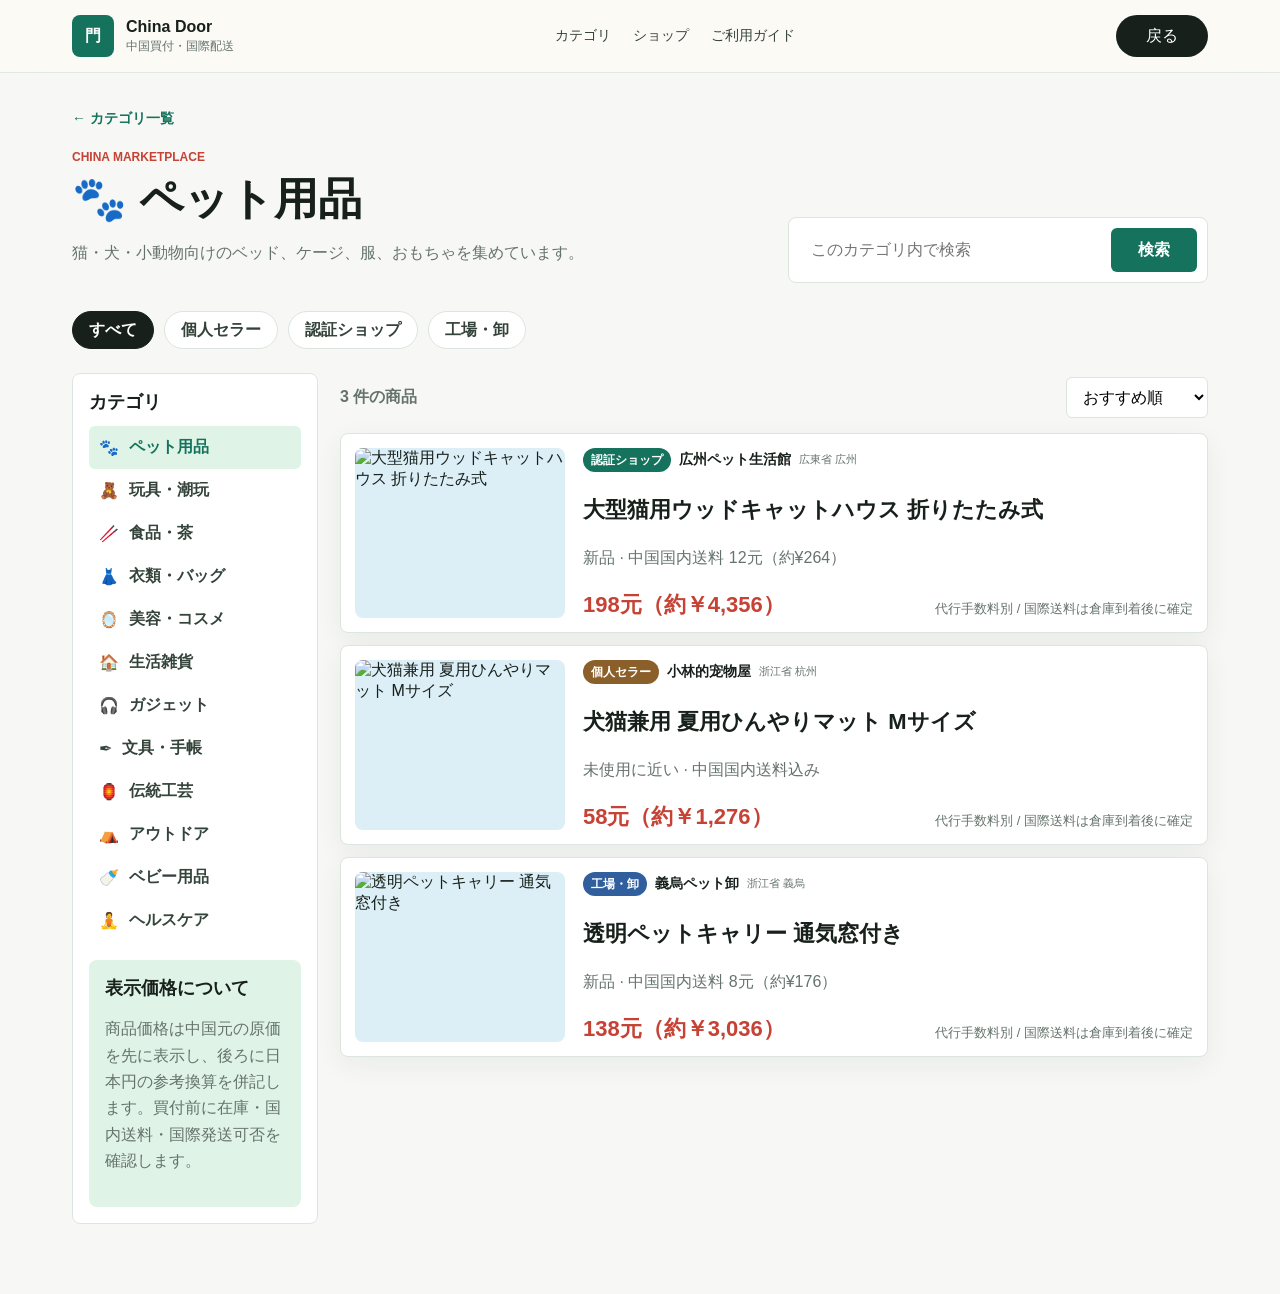
==== category.html @ a723122b "Initial cross-border shopping demo" ====
<!doctype html>
<html lang="ja">
  <head>
    <meta charset="utf-8" />
    <meta name="viewport" content="width=device-width, initial-scale=1" />
    <title>カテゴリ商品 | China Door</title>
    <link rel="stylesheet" href="./styles.css" />
  </head>
  <body class="market-page">
    <header class="site-header">
      <nav class="nav">
        <a class="brand" href="./index.html" aria-label="China Door home">
          <span class="brand-mark">門</span>
          <span>
            <strong>China Door</strong>
            <small>中国買付・国際配送</small>
          </span>
        </a>
        <div class="nav-links" aria-label="Main navigation">
          <a href="./index.html#categories">カテゴリ</a>
          <a href="./index.html#shops">ショップ</a>
          <a href="./index.html#guide">ご利用ガイド</a>
        </div>
        <a class="cart-button market-back" href="./index.html">
          <span>戻る</span>
        </a>
      </nav>
    </header>

    <main class="market-shell">
      <section class="market-heading">
        <div>
          <a class="breadcrumb" href="./index.html#categories">← カテゴリ一覧</a>
          <p class="eyebrow">China marketplace</p>
          <h1 data-category-title>カテゴリ商品</h1>
          <p data-category-copy>
            中国のショップ・個人セラーの商品を、日本語で確認して買付相談できます。
          </p>
        </div>
        <form class="market-search" role="search">
          <input type="search" placeholder="このカテゴリ内で検索" data-market-search />
          <button type="submit">検索</button>
        </form>
      </section>

      <section class="seller-tabs" aria-label="Seller filters">
        <button class="is-active" type="button" data-seller-filter="all">すべて</button>
        <button type="button" data-seller-filter="personal">個人セラー</button>
        <button type="button" data-seller-filter="verified">認証ショップ</button>
        <button type="button" data-seller-filter="factory">工場・卸</button>
      </section>

      <section class="market-layout">
        <aside class="market-sidebar" aria-label="Category navigation">
          <h2>カテゴリ</h2>
          <div data-market-categories></div>
          <div class="fee-box">
            <h3>表示価格について</h3>
            <p>商品価格は中国元の原価を先に表示し、後ろに日本円の参考換算を併記します。買付前に在庫・国内送料・国際発送可否を確認します。</p>
          </div>
        </aside>

        <section class="market-list-area">
          <div class="market-toolbar">
            <p data-market-count></p>
            <select data-sort>
              <option value="recommended">おすすめ順</option>
              <option value="low">価格が安い順</option>
              <option value="high">価格が高い順</option>
            </select>
          </div>
          <div class="market-list" data-market-list></div>
        </section>
      </section>
    </main>

    <script src="./category.js"></script>
  </body>
</html>
---- styles.css ----
:root {
  --ink: #17201b;
  --muted: #66736c;
  --line: #dce5df;
  --paper: #fbfaf6;
  --panel: #ffffff;
  --mint: #dff3e7;
  --jade: #15735d;
  --red: #c54235;
  --gold: #d79d35;
  --sky: #dceef6;
  --shadow: 0 18px 48px rgba(23, 32, 27, 0.12);
  font-family: Inter, "Noto Sans JP", "Hiragino Sans", "Yu Gothic", Meiryo, sans-serif;
}

* {
  box-sizing: border-box;
}

html {
  scroll-behavior: smooth;
}

body {
  margin: 0;
  color: var(--ink);
  background: var(--paper);
}

button,
input,
select {
  font: inherit;
}

button,
a {
  -webkit-tap-highlight-color: transparent;
}

a {
  color: inherit;
  text-decoration: none;
}

img {
  display: block;
  width: 100%;
}

.site-header {
  position: sticky;
  top: 0;
  z-index: 20;
  border-bottom: 1px solid rgba(220, 229, 223, 0.8);
  background: rgba(251, 250, 246, 0.9);
  backdrop-filter: blur(18px);
}

.nav {
  max-width: 1180px;
  margin: 0 auto;
  min-height: 72px;
  padding: 0 22px;
  display: flex;
  align-items: center;
  justify-content: space-between;
  gap: 22px;
}

.brand {
  display: flex;
  align-items: center;
  gap: 12px;
  min-width: max-content;
}

.brand-mark {
  width: 42px;
  height: 42px;
  display: grid;
  place-items: center;
  border-radius: 8px;
  color: white;
  background: var(--jade);
  font-weight: 800;
}

.brand strong,
.brand small {
  display: block;
}

.brand small {
  margin-top: 2px;
  color: var(--muted);
  font-size: 12px;
}

.nav-links {
  display: flex;
  align-items: center;
  justify-content: center;
  gap: 22px;
  color: #35433b;
  font-size: 14px;
}

.cart-button,
.text-button,
.search-panel button,
.cart-summary button,
.product-card button,
.category-card {
  border: 0;
  cursor: pointer;
}

.cart-button {
  min-width: 92px;
  height: 42px;
  padding: 0 12px;
  display: inline-flex;
  align-items: center;
  justify-content: space-between;
  gap: 10px;
  border-radius: 999px;
  color: white;
  background: var(--ink);
}

.cart-button strong {
  min-width: 24px;
  height: 24px;
  display: grid;
  place-items: center;
  border-radius: 999px;
  color: var(--ink);
  background: white;
  font-size: 13px;
}

.hero {
  min-height: calc(100vh - 72px);
  max-height: 820px;
  position: relative;
  display: grid;
  align-items: end;
  overflow: hidden;
  background: #17201b;
}

.hero-media {
  position: absolute;
  inset: 0;
  background:
    linear-gradient(90deg, rgba(15, 26, 21, 0.9), rgba(15, 26, 21, 0.58) 44%, rgba(15, 26, 21, 0.1)),
    linear-gradient(180deg, rgba(15, 26, 21, 0.1), rgba(15, 26, 21, 0.35)),
    url("./assets/hero-chinese-shops.png") center / cover;
  transform: scale(1.02);
}

.hero-content {
  position: relative;
  z-index: 1;
  width: min(100%, 1180px);
  margin: 0 auto;
  padding: 8vh 22px 10vh;
  color: white;
}

.eyebrow {
  margin: 0 0 10px;
  color: var(--red);
  font-size: 12px;
  font-weight: 800;
  letter-spacing: 0;
  text-transform: uppercase;
}

.hero .eyebrow {
  color: #f1c36d;
}

.hero h1 {
  max-width: 720px;
  margin: 0;
  font-size: clamp(42px, 8vw, 82px);
  line-height: 1.02;
  letter-spacing: 0;
}

.hero p:not(.eyebrow) {
  max-width: 650px;
  margin: 22px 0 0;
  color: rgba(255, 255, 255, 0.84);
  font-size: 17px;
  line-height: 1.8;
}

.search-panel {
  width: min(100%, 720px);
  margin-top: 28px;
  padding: 12px;
  border: 1px solid rgba(255, 255, 255, 0.28);
  border-radius: 8px;
  background: rgba(255, 255, 255, 0.13);
  backdrop-filter: blur(14px);
}

.search-panel label {
  display: block;
  margin: 0 0 8px 4px;
  color: rgba(255, 255, 255, 0.75);
  font-size: 13px;
}

.search-panel div {
  display: flex;
  gap: 10px;
}

.search-panel input {
  width: 100%;
  min-width: 0;
  border: 0;
  border-radius: 6px;
  padding: 15px 16px;
  color: var(--ink);
}

.search-panel button {
  min-width: 104px;
  border-radius: 6px;
  color: white;
  background: var(--red);
  font-weight: 700;
}

.hero-stats {
  margin-top: 24px;
  display: flex;
  flex-wrap: wrap;
  gap: 12px;
}

.hero-stats span {
  padding: 10px 13px;
  border: 1px solid rgba(255, 255, 255, 0.22);
  border-radius: 999px;
  color: rgba(255, 255, 255, 0.82);
  background: rgba(255, 255, 255, 0.1);
}

.hero-stats strong {
  margin-right: 5px;
  color: white;
}

.flow-section,
.section-shell,
.catalog-layout,
.logistics {
  width: min(100%, 1180px);
  margin: 0 auto;
  padding: 64px 22px 0;
}

.flow-track {
  position: relative;
  display: grid;
  grid-template-columns: repeat(4, 1fr);
  gap: 24px;
}

.flow-track::before {
  content: "";
  position: absolute;
  top: 39px;
  left: 12%;
  right: 12%;
  height: 2px;
  border-radius: 999px;
  background: linear-gradient(90deg, rgba(21, 115, 93, 0.18), rgba(215, 157, 53, 0.42), rgba(197, 66, 53, 0.18));
}

.flow-step {
  position: relative;
  min-height: 205px;
  padding: 0 18px 20px;
  text-align: center;
}

.flow-step:not(:last-child)::after {
  content: "›";
  position: absolute;
  z-index: 3;
  top: 25px;
  right: -28px;
  width: 28px;
  height: 28px;
  display: grid;
  place-items: center;
  border: 1px solid rgba(215, 157, 53, 0.45);
  border-radius: 999px;
  color: var(--gold);
  background: var(--paper);
  box-shadow: 0 0 0 8px var(--paper);
  font-size: 26px;
  font-weight: 600;
  line-height: 1;
}

.flow-node {
  position: relative;
  z-index: 1;
  width: 80px;
  height: 80px;
  margin: 0 auto 16px;
  display: grid;
  place-items: center;
  border: 3px solid white;
  border-radius: 999px;
  color: white;
  background: var(--jade);
  box-shadow: 0 12px 28px rgba(21, 115, 93, 0.2);
}

.flow-node span {
  font-size: 28px;
  line-height: 1;
}

.flow-step small {
  display: inline-flex;
  align-items: center;
  height: 24px;
  padding: 0 9px;
  border-radius: 999px;
  color: var(--red);
  background: #f6e7df;
  font-size: 12px;
  font-weight: 800;
}

.flow-step h3 {
  margin: 11px 0 0;
  font-size: 22px;
}

.flow-step p {
  margin: 10px auto 0;
  max-width: 230px;
  color: var(--muted);
  line-height: 1.65;
}

.flow-step {
  background: var(--panel);
  border: 1px solid var(--line);
  border-radius: 8px;
}

.section-heading h2,
.logistics h2 {
  margin: 8px 0 0;
  font-size: 28px;
  letter-spacing: 0;
}

.fee-box p,
.logistics p,
.shipping-cards p,
.shop-strip p,
.product-card p {
  color: var(--muted);
  line-height: 1.65;
}

.section-heading {
  margin-bottom: 22px;
  display: flex;
  align-items: end;
  justify-content: space-between;
  gap: 18px;
}

.section-heading.compact {
  align-items: center;
}

.section-heading.compact p:last-child {
  margin: 0;
  color: var(--muted);
}

.text-button {
  padding: 10px 0;
  color: var(--jade);
  background: transparent;
  font-weight: 800;
}

.category-grid {
  display: grid;
  grid-template-columns: repeat(6, 1fr);
  gap: 12px;
}

.category-card {
  min-height: 112px;
  padding: 16px;
  border: 1px solid var(--line);
  border-radius: 8px;
  text-align: left;
  background: var(--panel);
  transition: transform 160ms ease, border-color 160ms ease, box-shadow 160ms ease;
}

.category-card:hover,
.category-card.is-active {
  transform: translateY(-2px);
  border-color: rgba(21, 115, 93, 0.45);
  box-shadow: 0 12px 30px rgba(21, 115, 93, 0.12);
}

.category-card span {
  display: block;
  font-size: 26px;
}

.category-card strong {
  display: block;
  margin-top: 12px;
}

.category-card small {
  display: block;
  margin-top: 4px;
  color: var(--muted);
}

.shop-strip {
  display: grid;
  grid-template-columns: repeat(3, 1fr);
  gap: 16px;
}

.shop-strip article,
.shop-card {
  position: relative;
  min-width: 0;
  overflow: hidden;
  border: 1px solid var(--line);
  border-radius: 8px;
  background: var(--panel);
  transition: transform 160ms ease, box-shadow 160ms ease, border-color 160ms ease;
}

.shop-card::after {
  content: "ショップを見る";
  position: absolute;
  top: 12px;
  right: 12px;
  padding: 7px 10px;
  border-radius: 999px;
  color: white;
  background: rgba(23, 32, 27, 0.78);
  font-size: 12px;
  font-weight: 800;
  opacity: 0;
  transform: translateY(-4px);
  transition: opacity 160ms ease, transform 160ms ease;
}

.shop-card:hover {
  transform: translateY(-3px);
  border-color: rgba(21, 115, 93, 0.42);
  box-shadow: 0 14px 34px rgba(23, 32, 27, 0.12);
}

.shop-card:hover::after {
  opacity: 1;
  transform: translateY(0);
}

.shop-strip img {
  height: 180px;
  object-fit: cover;
}

.shop-strip div {
  padding: 18px;
}

.shop-strip h3,
.product-card h3,
.shipping-cards h3,
.fee-box h3 {
  margin: 0;
  font-size: 18px;
}

.shop-strip p,
.product-card p {
  margin: 8px 0 0;
}

.catalog-layout {
  display: grid;
  grid-template-columns: 260px 1fr;
  gap: 24px;
  align-items: start;
}

.filter-panel {
  position: sticky;
  top: 92px;
  padding: 18px;
  border: 1px solid var(--line);
  border-radius: 8px;
  background: var(--panel);
}

.filter-panel h2 {
  margin: 0 0 18px;
  font-size: 20px;
}

.filter-panel label {
  display: grid;
  gap: 7px;
  margin-bottom: 14px;
  color: #3b4a42;
  font-size: 14px;
  font-weight: 700;
}

.filter-panel select {
  width: 100%;
  border: 1px solid var(--line);
  border-radius: 6px;
  padding: 11px 10px;
  color: var(--ink);
  background: white;
}

.fee-box {
  margin-top: 18px;
  padding: 16px;
  border-radius: 8px;
  background: var(--mint);
}

.product-grid {
  display: grid;
  grid-template-columns: repeat(3, 1fr);
  gap: 16px;
}

.product-card {
  overflow: hidden;
  border: 1px solid var(--line);
  border-radius: 8px;
  background: var(--panel);
  box-shadow: 0 8px 28px rgba(23, 32, 27, 0.06);
}

.product-card img {
  height: 210px;
  object-fit: cover;
  background: var(--sky);
}

.product-body {
  padding: 16px;
}

.product-meta {
  display: flex;
  justify-content: space-between;
  gap: 10px;
  margin-bottom: 10px;
  color: var(--muted);
  font-size: 13px;
}

.product-price {
  margin-top: 16px;
  display: flex;
  align-items: center;
  justify-content: space-between;
  gap: 10px;
}

.product-price strong {
  min-width: 0;
  color: var(--red);
  font-size: 18px;
  line-height: 1.25;
}

.product-card button {
  min-width: 96px;
  height: 40px;
  border-radius: 6px;
  color: white;
  background: var(--jade);
  font-weight: 800;
}

.logistics {
  padding-bottom: 72px;
  display: grid;
  grid-template-columns: 0.9fr 1.1fr;
  gap: 28px;
  align-items: center;
}

.logistics > div:first-child {
  padding-right: 24px;
}

.shipping-cards {
  display: grid;
  grid-template-columns: repeat(3, 1fr);
  gap: 12px;
}

.shipping-cards article {
  min-height: 190px;
  padding: 18px;
  border: 1px solid var(--line);
  border-radius: 8px;
  background: var(--panel);
}

.shipping-cards strong {
  color: var(--red);
}

.cart-drawer {
  position: fixed;
  top: 0;
  right: 0;
  z-index: 40;
  width: min(420px, 100vw);
  height: 100vh;
  display: flex;
  flex-direction: column;
  background: var(--panel);
  box-shadow: var(--shadow);
  transform: translateX(105%);
  transition: transform 220ms ease;
}

.cart-drawer.is-open {
  transform: translateX(0);
}

.cart-head {
  min-height: 72px;
  padding: 0 18px;
  display: flex;
  align-items: center;
  justify-content: space-between;
  border-bottom: 1px solid var(--line);
}

.cart-head h2 {
  margin: 0;
}

.cart-head button {
  width: 36px;
  height: 36px;
  border: 0;
  border-radius: 999px;
  background: #f0f3ef;
  cursor: pointer;
  font-size: 24px;
  line-height: 1;
}

.cart-items {
  flex: 1;
  overflow: auto;
  padding: 16px 18px;
}

.cart-item {
  display: grid;
  grid-template-columns: 62px 1fr;
  gap: 12px;
  padding: 12px 0;
  border-bottom: 1px solid var(--line);
}

.cart-item img {
  width: 62px;
  height: 62px;
  object-fit: cover;
  border-radius: 8px;
}

.cart-item h3 {
  margin: 0 0 6px;
  font-size: 14px;
}

.cart-item p {
  margin: 0;
  color: var(--muted);
  font-size: 13px;
}

.cart-summary {
  padding: 18px;
  border-top: 1px solid var(--line);
  background: #f8faf7;
}

.cart-summary p {
  display: flex;
  align-items: center;
  justify-content: space-between;
  margin: 0 0 10px;
}

.cart-summary .total {
  margin-top: 12px;
  padding-top: 12px;
  border-top: 1px solid var(--line);
  font-size: 18px;
}

.cart-summary button {
  width: 100%;
  height: 48px;
  margin-top: 12px;
  border-radius: 6px;
  color: white;
  background: var(--red);
  font-weight: 800;
}

.scrim {
  position: fixed;
  inset: 0;
  z-index: 35;
  background: rgba(10, 18, 14, 0.36);
  opacity: 0;
  pointer-events: none;
  transition: opacity 220ms ease;
}

.scrim.is-open {
  opacity: 1;
  pointer-events: auto;
}

.market-page {
  background: #f7f8f5;
}

.market-back {
  justify-content: center;
}

.market-shell {
  width: min(100%, 1180px);
  margin: 0 auto;
  padding: 36px 22px 70px;
}

.market-heading {
  display: grid;
  grid-template-columns: minmax(0, 1fr) minmax(320px, 420px);
  gap: 28px;
  align-items: end;
}

.breadcrumb {
  display: inline-block;
  margin-bottom: 22px;
  color: var(--jade);
  font-weight: 800;
  font-size: 14px;
}

.market-heading h1 {
  margin: 0;
  font-size: 44px;
  line-height: 1.12;
}

.market-heading p:not(.eyebrow) {
  max-width: 650px;
  color: var(--muted);
  line-height: 1.75;
}

.market-search {
  display: flex;
  gap: 10px;
  padding: 10px;
  border: 1px solid var(--line);
  border-radius: 8px;
  background: var(--panel);
}

.market-search input {
  min-width: 0;
  width: 100%;
  border: 0;
  padding: 13px 12px;
  outline: 0;
}

.market-search button {
  min-width: 86px;
  border: 0;
  border-radius: 6px;
  color: white;
  background: var(--jade);
  cursor: pointer;
  font-weight: 800;
}

.seller-tabs {
  margin-top: 28px;
  display: flex;
  flex-wrap: wrap;
  gap: 10px;
}

.seller-tabs button {
  height: 38px;
  padding: 0 16px;
  border: 1px solid var(--line);
  border-radius: 999px;
  background: var(--panel);
  cursor: pointer;
  color: #33423a;
  font-weight: 700;
}

.seller-tabs button.is-active {
  color: white;
  border-color: var(--ink);
  background: var(--ink);
}

.market-layout {
  margin-top: 24px;
  display: grid;
  grid-template-columns: 246px minmax(0, 1fr);
  gap: 22px;
  align-items: start;
}

.market-sidebar {
  position: sticky;
  top: 92px;
  padding: 16px;
  border: 1px solid var(--line);
  border-radius: 8px;
  background: var(--panel);
}

.market-sidebar h2 {
  margin: 0 0 12px;
  font-size: 18px;
}

.market-category-link {
  display: flex;
  align-items: center;
  gap: 10px;
  padding: 11px 10px;
  border-radius: 6px;
  color: #34443b;
}

.market-category-link:hover,
.market-category-link.is-active {
  background: var(--mint);
  color: var(--jade);
}

.market-toolbar {
  min-height: 48px;
  display: flex;
  align-items: center;
  justify-content: space-between;
  gap: 16px;
  margin-bottom: 12px;
}

.market-toolbar p {
  margin: 0;
  color: var(--muted);
  font-weight: 700;
}

.market-toolbar select {
  border: 1px solid var(--line);
  border-radius: 6px;
  padding: 10px 12px;
  background: white;
}

.market-list {
  display: grid;
  gap: 12px;
}

.market-item {
  display: grid;
  grid-template-columns: 210px minmax(0, 1fr);
  gap: 18px;
  padding: 14px;
  border: 1px solid var(--line);
  border-radius: 8px;
  background: var(--panel);
  box-shadow: 0 8px 28px rgba(23, 32, 27, 0.06);
}

.market-item img {
  width: 210px;
  height: 170px;
  border-radius: 8px;
  object-fit: cover;
  background: var(--sky);
}

.market-item-body {
  min-width: 0;
  display: flex;
  flex-direction: column;
  justify-content: space-between;
  gap: 12px;
}

.seller-row {
  display: flex;
  align-items: center;
  flex-wrap: wrap;
  gap: 8px;
  color: var(--muted);
  font-size: 13px;
}

.seller-row strong {
  color: var(--ink);
  font-size: 14px;
}

.seller-badge {
  display: inline-flex;
  align-items: center;
  height: 24px;
  padding: 0 8px;
  border-radius: 999px;
  color: white;
  font-size: 12px;
  font-weight: 800;
}

.seller-badge.personal {
  background: #8b5f2a;
}

.seller-badge.verified {
  background: var(--jade);
}

.seller-badge.factory {
  background: #315f9d;
}

.market-item h2 {
  margin: 0;
  font-size: 22px;
  line-height: 1.35;
}

.market-item p {
  margin: 0;
  color: var(--muted);
}

.market-price-row {
  display: flex;
  align-items: end;
  justify-content: space-between;
  gap: 14px;
}

.market-price-row strong {
  color: var(--red);
  font-size: 22px;
  line-height: 1.18;
}

.market-price-row span {
  color: var(--muted);
  font-size: 13px;
  text-align: right;
}

.shop-hero {
  overflow: hidden;
  display: grid;
  grid-template-columns: 1.05fr 0.95fr;
  min-height: 330px;
  margin-bottom: 28px;
  border: 1px solid var(--line);
  border-radius: 8px;
  background: var(--panel);
  box-shadow: 0 12px 36px rgba(23, 32, 27, 0.08);
}

.shop-hero > img {
  height: 100%;
  min-height: 330px;
  object-fit: cover;
}

.shop-hero-panel {
  padding: 34px;
  display: flex;
  flex-direction: column;
  justify-content: center;
}

.shop-hero-panel h1 {
  margin: 16px 0 0;
  font-size: 42px;
  line-height: 1.12;
}

.shop-hero-panel p {
  margin: 18px 0 0;
  color: var(--muted);
  line-height: 1.75;
}

.shop-stats {
  margin-top: 24px;
  display: grid;
  grid-template-columns: repeat(3, 1fr);
  gap: 10px;
}

.shop-stats span {
  min-width: 0;
  padding: 12px;
  border-radius: 8px;
  background: #f4f7f3;
  color: var(--muted);
  font-size: 12px;
}

.shop-stats strong {
  display: block;
  margin-bottom: 4px;
  color: var(--ink);
  font-size: 14px;
}

@media (max-width: 980px) {
  .nav-links {
    display: none;
  }

  .flow-track,
  .shop-strip,
  .logistics,
  .catalog-layout {
    grid-template-columns: 1fr 1fr;
  }

  .category-grid,
  .product-grid {
    grid-template-columns: repeat(2, 1fr);
  }

  .filter-panel {
    position: static;
  }

  .products {
    grid-column: 1 / -1;
  }

  .market-heading,
  .market-layout,
  .shop-hero {
    grid-template-columns: 1fr;
  }

  .market-sidebar {
    position: static;
  }
}

@media (max-width: 680px) {
  .nav {
    padding: 0 14px;
  }

  .brand small {
    display: none;
  }

  .cart-button {
    min-width: 74px;
  }

  .hero {
    min-height: 720px;
  }

  .hero-media {
    background:
      linear-gradient(180deg, rgba(15, 26, 21, 0.36), rgba(15, 26, 21, 0.92)),
      url("./assets/hero-chinese-shops.png") center / cover;
  }

  .hero-content {
    padding: 80px 16px 48px;
  }

  .hero p:not(.eyebrow) {
    font-size: 15px;
  }

  .search-panel div {
    display: grid;
  }

  .search-panel button {
    height: 48px;
  }

  .flow-section,
  .section-shell,
  .catalog-layout,
  .logistics {
    padding: 42px 16px 0;
  }

  .flow-track,
  .shop-strip,
  .logistics,
  .catalog-layout,
  .shipping-cards {
    grid-template-columns: 1fr;
  }

  .category-grid,
  .product-grid {
    grid-template-columns: 1fr;
  }

  .section-heading {
    align-items: start;
    flex-direction: column;
  }

  .logistics {
    padding-bottom: 52px;
  }

  .flow-track {
    gap: 14px;
  }

  .flow-track::before {
    top: 40px;
    bottom: 40px;
    left: 39px;
    right: auto;
    width: 3px;
    height: auto;
    background: linear-gradient(180deg, var(--jade), var(--gold), var(--red));
  }

  .flow-step {
    min-height: 0;
    padding: 18px 18px 18px 104px;
    text-align: left;
  }

  .flow-step:not(:last-child)::after {
    content: "⌄";
    top: auto;
    right: auto;
    bottom: -5px;
    left: 27px;
    width: 24px;
    height: 24px;
    box-shadow: 0 0 0 6px var(--paper);
    font-size: 18px;
    transform: none;
  }

  .flow-node {
    position: absolute;
    left: 18px;
    top: 18px;
    width: 46px;
    height: 46px;
    margin: 0;
    border-width: 2px;
  }

  .flow-node span {
    font-size: 20px;
  }

  .flow-step p {
    margin-left: 0;
    max-width: none;
  }

  .market-shell {
    padding: 28px 16px 52px;
  }

  .market-heading h1 {
    font-size: 34px;
  }

  .market-search {
    display: grid;
  }

  .market-search button {
    height: 44px;
  }

  .market-item {
    grid-template-columns: 120px minmax(0, 1fr);
    gap: 12px;
    padding: 10px;
  }

  .market-item img {
    width: 120px;
    height: 132px;
  }

  .market-item h2 {
    font-size: 16px;
  }

  .seller-row {
    gap: 6px;
  }

  .seller-row small {
    display: none;
  }

  .market-price-row {
    display: block;
  }

  .market-price-row strong {
    display: block;
    margin-bottom: 5px;
    font-size: 20px;
  }

  .market-price-row span {
    display: block;
    text-align: left;
  }

  .shop-card::after {
    opacity: 1;
    transform: none;
  }

  .shop-hero > img {
    min-height: 220px;
  }

  .shop-hero-panel {
    padding: 22px;
  }

  .shop-hero-panel h1 {
    font-size: 30px;
  }

  .shop-stats {
    grid-template-columns: 1fr;
  }
}
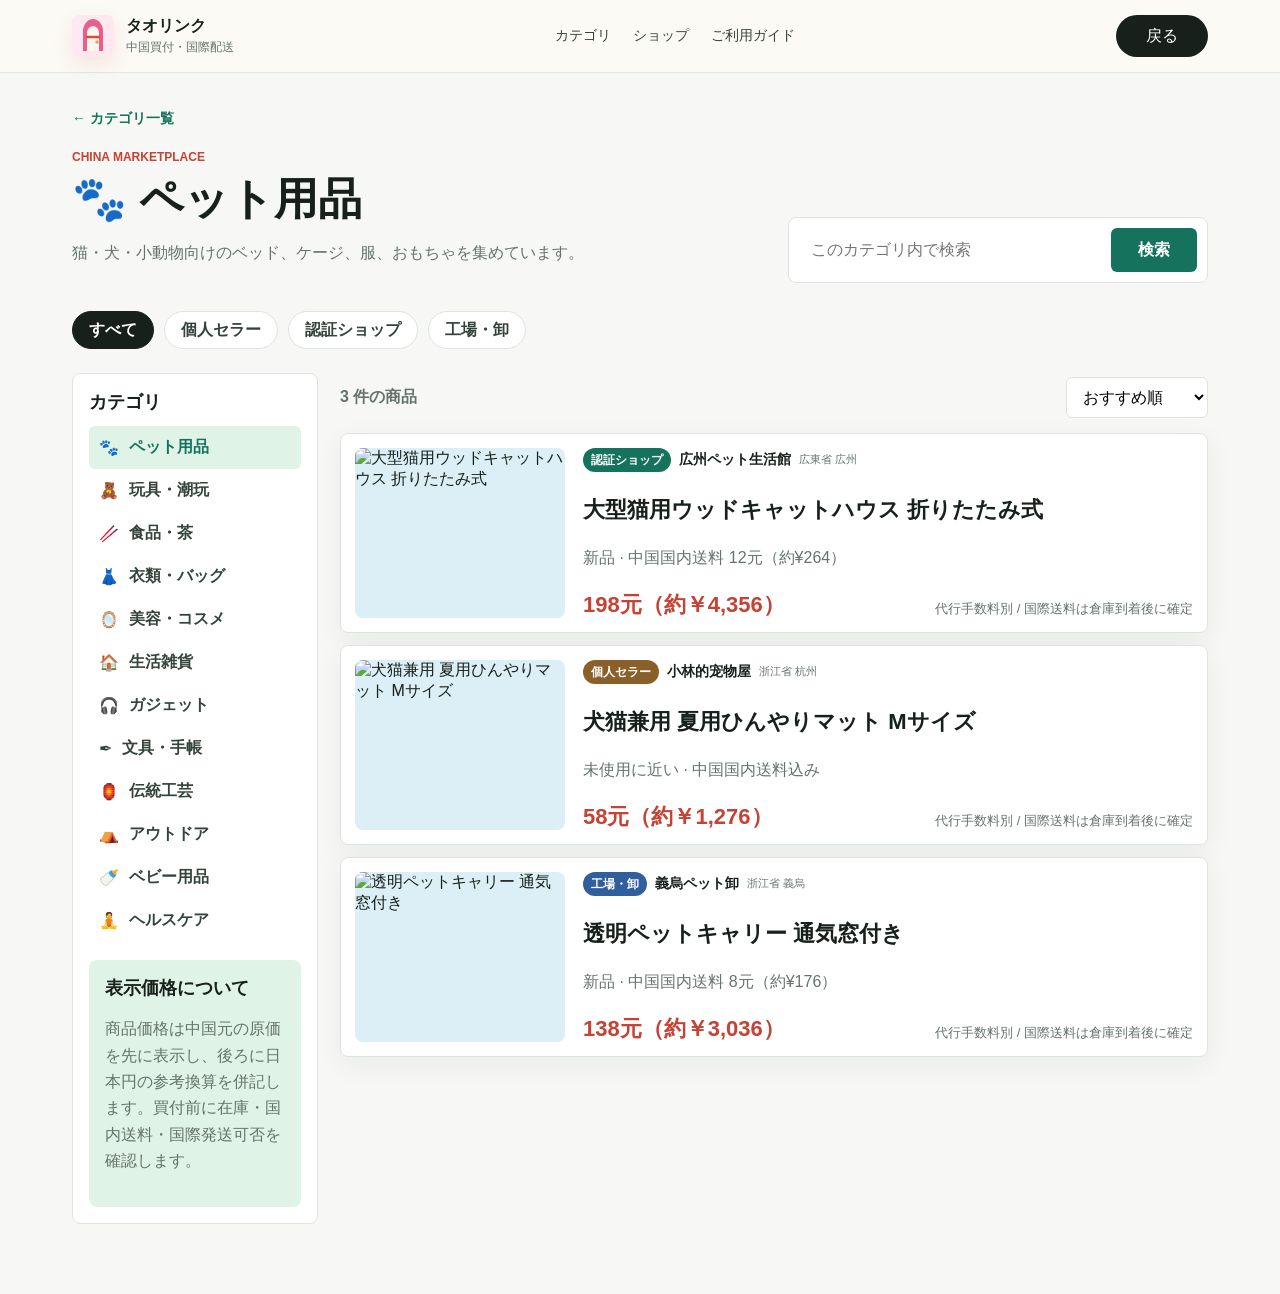
==== commit 236db386: "Rebrand to Taolink" ====
--- a/category.html
+++ b/category.html
@@ -3,16 +3,24 @@
   <head>
     <meta charset="utf-8" />
     <meta name="viewport" content="width=device-width, initial-scale=1" />
-    <title>カテゴリ商品 | China Door</title>
+    <title>カテゴリ商品 | タオリンク</title>
     <link rel="stylesheet" href="./styles.css" />
   </head>
   <body class="market-page">
     <header class="site-header">
       <nav class="nav">
-        <a class="brand" href="./index.html" aria-label="China Door home">
-          <span class="brand-mark">門</span>
+        <a class="brand" href="./index.html" aria-label="タオリンク home">
+          <span class="brand-mark" aria-hidden="true">
+            <svg viewBox="0 0 42 42" focusable="false">
+              <rect width="42" height="42" rx="13" fill="#ffe8ef" />
+              <path d="M11 36V16c0-7 5-12 10-12s10 5 10 12v20" fill="#e95d8f" />
+              <path d="M15 36V18c0-4 3-7 6-7s6 3 6 7v18" fill="#fff7ec" />
+              <path d="M15 22h12" stroke="#d94a3f" stroke-width="2.5" stroke-linecap="round" />
+              <circle cx="25" cy="27" r="1.8" fill="#e3aa43" />
+            </svg>
+          </span>
           <span>
-            <strong>China Door</strong>
+            <strong>タオリンク</strong>
             <small>中国買付・国際配送</small>
           </span>
         </a>
--- a/styles.css
+++ b/styles.css
@@ -81,9 +81,14 @@
   display: grid;
   place-items: center;
   border-radius: 8px;
-  color: white;
-  background: var(--jade);
-  font-weight: 800;
+  background: #ffe8ef;
+  box-shadow: 0 8px 20px rgba(217, 74, 63, 0.12);
+  overflow: hidden;
+}
+
+.brand-mark svg {
+  width: 42px;
+  height: 42px;
 }
 
 .brand strong,
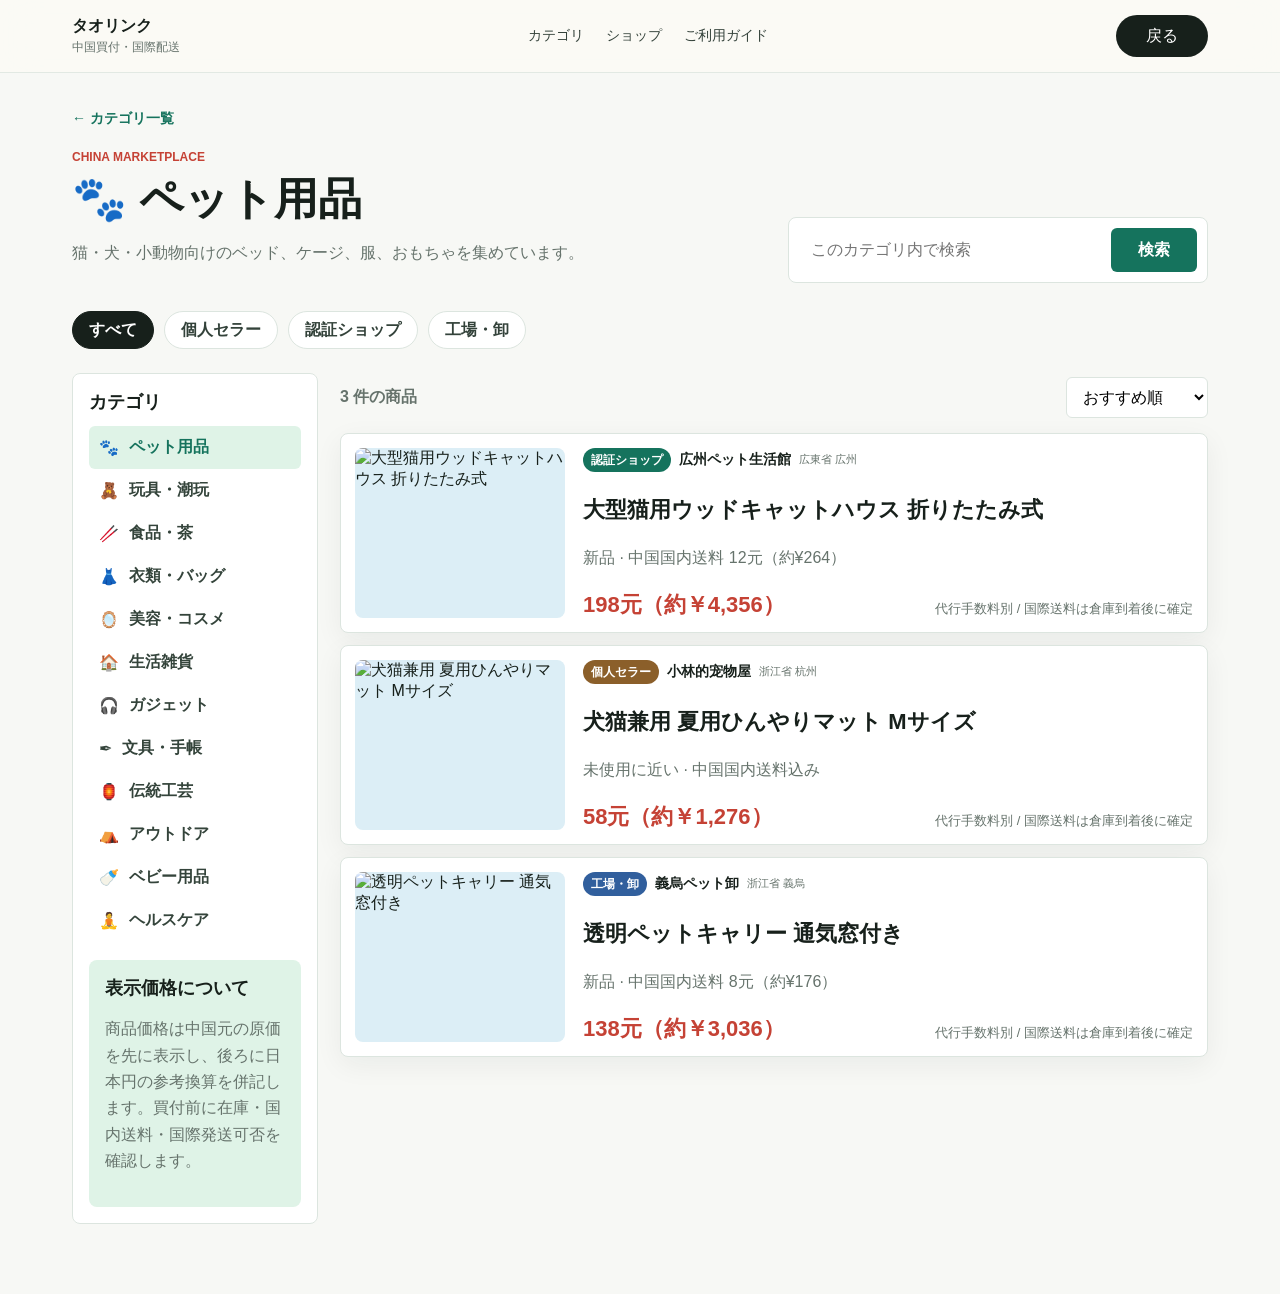
==== commit 562d7662: "Remove temporary nav logo" ====
--- a/category.html
+++ b/category.html
@@ -10,15 +10,6 @@
     <header class="site-header">
       <nav class="nav">
         <a class="brand" href="./index.html" aria-label="タオリンク home">
-          <span class="brand-mark" aria-hidden="true">
-            <svg viewBox="0 0 42 42" focusable="false">
-              <rect width="42" height="42" rx="13" fill="#ffe8ef" />
-              <path d="M11 36V16c0-7 5-12 10-12s10 5 10 12v20" fill="#e95d8f" />
-              <path d="M15 36V18c0-4 3-7 6-7s6 3 6 7v18" fill="#fff7ec" />
-              <path d="M15 22h12" stroke="#d94a3f" stroke-width="2.5" stroke-linecap="round" />
-              <circle cx="25" cy="27" r="1.8" fill="#e3aa43" />
-            </svg>
-          </span>
           <span>
             <strong>タオリンク</strong>
             <small>中国買付・国際配送</small>
--- a/styles.css
+++ b/styles.css
@@ -73,22 +73,6 @@
   align-items: center;
   gap: 12px;
   min-width: max-content;
-}
-
-.brand-mark {
-  width: 42px;
-  height: 42px;
-  display: grid;
-  place-items: center;
-  border-radius: 8px;
-  background: #ffe8ef;
-  box-shadow: 0 8px 20px rgba(217, 74, 63, 0.12);
-  overflow: hidden;
-}
-
-.brand-mark svg {
-  width: 42px;
-  height: 42px;
 }
 
 .brand strong,
